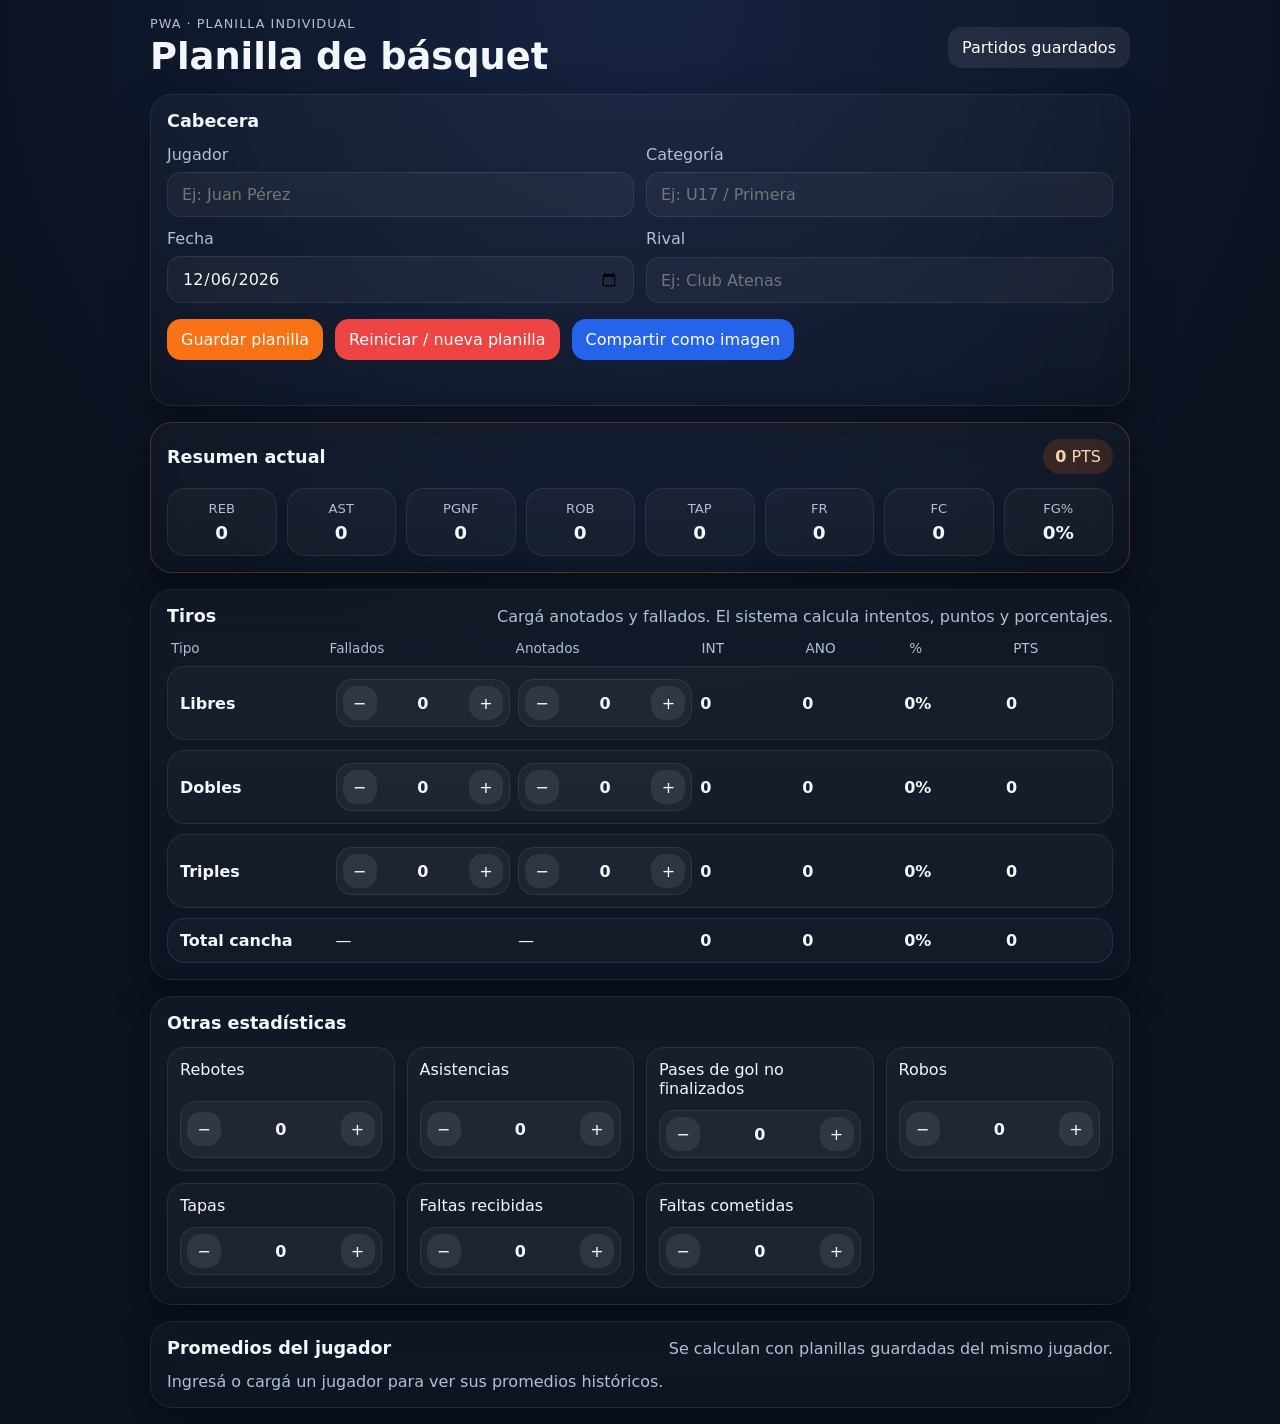
==== index.html @ cb61beed "RC 1.0 MVP" ====
<!doctype html>
<html lang="es">
  <head>
    <meta charset="UTF-8" />
    <meta name="viewport" content="width=device-width, initial-scale=1, viewport-fit=cover" />
    <meta name="theme-color" content="#101828" />
    <meta name="description" content="Planilla individual de jugador de baloncesto en formato PWA." />
    <link rel="manifest" href="manifest.webmanifest" />
    <link rel="apple-touch-icon" href="icons/icon-192.png" />
    <link rel="stylesheet" href="styles.css" />
    <title>Planilla Individual de Básquet</title>
  </head>
  <body>
    <div class="app-shell">
      <header class="topbar">
        <div>
          <p class="eyebrow">PWA · Planilla individual</p>
          <h1>Planilla de básquet</h1>
        </div>
        <button id="toggle-history" class="ghost-btn">Partidos guardados</button>
      </header>

      <section id="history-panel" class="panel hidden">
        <div class="panel-header">
          <h2>Planillas anteriores</h2>
          <button id="close-history" class="ghost-btn small">Cerrar</button>
        </div>
        <div id="history-list" class="history-list empty-state">
          Todavía no hay planillas guardadas.
        </div>
      </section>

      <main>
        <section class="card">
          <div class="card-header">
            <h2>Cabecera</h2>
            <span id="install-status" class="status-chip hidden">Instalable</span>
          </div>
          <div class="grid two">
            <label>
              <span>Jugador</span>
              <input id="playerName" type="text" placeholder="Ej: Juan Pérez" maxlength="60" />
            </label>
            <label>
              <span>Categoría</span>
              <input id="category" type="text" placeholder="Ej: U17 / Primera" maxlength="40" />
            </label>
            <label>
              <span>Fecha</span>
              <input id="gameDate" type="date" />
            </label>
            <label>
              <span>Rival</span>
              <input id="opponent" type="text" placeholder="Ej: Club Atenas" maxlength="60" />
            </label>
          </div>
          <div class="actions-row">
            <button id="save-sheet" class="primary-btn">Guardar planilla</button>
            <button id="new-sheet" class="danger-btn">Reiniciar / nueva planilla</button>
            <button id="share-sheet" class="secondary-btn">Compartir como imagen</button>
            <button id="install-app" class="ghost-btn hidden">Instalar app</button>
          </div>
          <p id="save-feedback" class="feedback"></p>
        </section>

        <section class="card summary-card">
          <div class="card-header">
            <h2>Resumen actual</h2>
            <span class="summary-points"><strong id="totalPoints">0</strong> PTS</span>
          </div>
          <div class="summary-grid">
            <div class="summary-stat"><span>REB</span><strong id="summaryRebounds">0</strong></div>
            <div class="summary-stat"><span>AST</span><strong id="summaryAssists">0</strong></div>
            <div class="summary-stat"><span>PGNF</span><strong id="summarySecondaryAssists">0</strong></div>
            <div class="summary-stat"><span>ROB</span><strong id="summarySteals">0</strong></div>
            <div class="summary-stat"><span>TAP</span><strong id="summaryBlocks">0</strong></div>
            <div class="summary-stat"><span>FR</span><strong id="summaryFoulsReceived">0</strong></div>
            <div class="summary-stat"><span>FC</span><strong id="summaryFoulsCommitted">0</strong></div>
            <div class="summary-stat"><span>FG%</span><strong id="summaryFgPct">0%</strong></div>
          </div>
        </section>

        <section class="card">
          <div class="card-header">
            <h2>Tiros</h2>
            <span class="helper-text">Cargá anotados y fallados. El sistema calcula intentos, puntos y porcentajes.</span>
          </div>
          <div class="shots-table">
            <div class="shots-head row">
              <span>Tipo</span>
              <span>Fallados</span>
              <span>Anotados</span>
              <span>INT</span>
              <span>ANO</span>
              <span>%</span>
              <span>PTS</span>
            </div>
            <div class="row shot-row" data-shot-row="ft">
              <span class="shot-label">Libres</span>
              <div class="counter-group">
                <button data-counter-type="shot" data-shot="ft" data-field="missed" data-delta="-1">−</button>
                <strong id="ft-missed">0</strong>
                <button data-counter-type="shot" data-shot="ft" data-field="missed" data-delta="1">+</button>
              </div>
              <div class="counter-group">
                <button data-counter-type="shot" data-shot="ft" data-field="made" data-delta="-1">−</button>
                <strong id="ft-made">0</strong>
                <button data-counter-type="shot" data-shot="ft" data-field="made" data-delta="1">+</button>
              </div>
              <strong id="ft-attempts">0</strong>
              <strong id="ft-made-display">0</strong>
              <strong id="ft-pct">0%</strong>
              <strong id="ft-points">0</strong>
            </div>
            <div class="row shot-row" data-shot-row="two">
              <span class="shot-label">Dobles</span>
              <div class="counter-group">
                <button data-counter-type="shot" data-shot="two" data-field="missed" data-delta="-1">−</button>
                <strong id="two-missed">0</strong>
                <button data-counter-type="shot" data-shot="two" data-field="missed" data-delta="1">+</button>
              </div>
              <div class="counter-group">
                <button data-counter-type="shot" data-shot="two" data-field="made" data-delta="-1">−</button>
                <strong id="two-made">0</strong>
                <button data-counter-type="shot" data-shot="two" data-field="made" data-delta="1">+</button>
              </div>
              <strong id="two-attempts">0</strong>
              <strong id="two-made-display">0</strong>
              <strong id="two-pct">0%</strong>
              <strong id="two-points">0</strong>
            </div>
            <div class="row shot-row" data-shot-row="three">
              <span class="shot-label">Triples</span>
              <div class="counter-group">
                <button data-counter-type="shot" data-shot="three" data-field="missed" data-delta="-1">−</button>
                <strong id="three-missed">0</strong>
                <button data-counter-type="shot" data-shot="three" data-field="missed" data-delta="1">+</button>
              </div>
              <div class="counter-group">
                <button data-counter-type="shot" data-shot="three" data-field="made" data-delta="-1">−</button>
                <strong id="three-made">0</strong>
                <button data-counter-type="shot" data-shot="three" data-field="made" data-delta="1">+</button>
              </div>
              <strong id="three-attempts">0</strong>
              <strong id="three-made-display">0</strong>
              <strong id="three-pct">0%</strong>
              <strong id="three-points">0</strong>
            </div>
            <div class="row shot-row total-row">
              <span class="shot-label">Total cancha</span>
              <span>—</span>
              <span>—</span>
              <strong id="fg-attempts">0</strong>
              <strong id="fg-made">0</strong>
              <strong id="fg-pct">0%</strong>
              <strong id="fg-points">0</strong>
            </div>
          </div>
        </section>

        <section class="card">
          <div class="card-header">
            <h2>Otras estadísticas</h2>
          </div>
          <div class="stats-grid" id="stats-grid">
            <div class="stat-box">
              <span>Rebotes</span>
              <div class="counter-group big">
                <button data-counter-type="stat" data-stat="rebounds" data-delta="-1">−</button>
                <strong id="rebounds">0</strong>
                <button data-counter-type="stat" data-stat="rebounds" data-delta="1">+</button>
              </div>
            </div>
            <div class="stat-box">
              <span>Asistencias</span>
              <div class="counter-group big">
                <button data-counter-type="stat" data-stat="assists" data-delta="-1">−</button>
                <strong id="assists">0</strong>
                <button data-counter-type="stat" data-stat="assists" data-delta="1">+</button>
              </div>
            </div>
            <div class="stat-box">
              <span>Pases de gol no finalizados</span>
              <div class="counter-group big">
                <button data-counter-type="stat" data-stat="secondaryAssists" data-delta="-1">−</button>
                <strong id="secondaryAssists">0</strong>
                <button data-counter-type="stat" data-stat="secondaryAssists" data-delta="1">+</button>
              </div>
            </div>
            <div class="stat-box">
              <span>Robos</span>
              <div class="counter-group big">
                <button data-counter-type="stat" data-stat="steals" data-delta="-1">−</button>
                <strong id="steals">0</strong>
                <button data-counter-type="stat" data-stat="steals" data-delta="1">+</button>
              </div>
            </div>
            <div class="stat-box">
              <span>Tapas</span>
              <div class="counter-group big">
                <button data-counter-type="stat" data-stat="blocks" data-delta="-1">−</button>
                <strong id="blocks">0</strong>
                <button data-counter-type="stat" data-stat="blocks" data-delta="1">+</button>
              </div>
            </div>
            <div class="stat-box">
              <span>Faltas recibidas</span>
              <div class="counter-group big">
                <button data-counter-type="stat" data-stat="foulsReceived" data-delta="-1">−</button>
                <strong id="foulsReceived">0</strong>
                <button data-counter-type="stat" data-stat="foulsReceived" data-delta="1">+</button>
              </div>
            </div>
            <div class="stat-box">
              <span>Faltas cometidas</span>
              <div class="counter-group big">
                <button data-counter-type="stat" data-stat="foulsCommitted" data-delta="-1">−</button>
                <strong id="foulsCommitted">0</strong>
                <button data-counter-type="stat" data-stat="foulsCommitted" data-delta="1">+</button>
              </div>
            </div>
          </div>
        </section>

        <section class="card">
          <div class="card-header">
            <h2>Promedios del jugador</h2>
            <span id="averages-meta" class="helper-text">Se calculan con planillas guardadas del mismo jugador.</span>
          </div>
          <div id="averages-content" class="averages-grid empty-state">
            Ingresá o cargá un jugador para ver sus promedios históricos.
          </div>
        </section>
      </main>
    </div>

    <script src="app.js"></script>
  </body>
</html>
---- styles.css ----
:root {
  --bg: #0b1220;
  --card: #111a2d;
  --card-2: #16233b;
  --text: #f3f6fb;
  --muted: #b3bfd3;
  --line: rgba(255, 255, 255, 0.08);
  --primary: #f97316;
  --secondary: #2563eb;
  --danger: #ef4444;
  --success: #16a34a;
  --shadow: 0 16px 40px rgba(0, 0, 0, 0.28);
  --radius: 22px;
}

* {
  box-sizing: border-box;
}

html, body {
  margin: 0;
  min-height: 100%;
  font-family: Inter, ui-sans-serif, system-ui, -apple-system, BlinkMacSystemFont, "Segoe UI", sans-serif;
  background: radial-gradient(circle at top, #162341 0%, var(--bg) 45%);
  color: var(--text);
}

body {
  padding: 16px;
}

button,
input {
  font: inherit;
}

button {
  cursor: pointer;
}

.app-shell {
  max-width: 980px;
  margin: 0 auto;
}

.topbar {
  display: flex;
  align-items: center;
  justify-content: space-between;
  gap: 16px;
  margin-bottom: 16px;
}

.eyebrow {
  margin: 0 0 4px;
  font-size: 0.8rem;
  letter-spacing: 0.08em;
  text-transform: uppercase;
  color: var(--muted);
}

h1,
h2,
p {
  margin: 0;
}

h1 {
  font-size: clamp(1.6rem, 3vw, 2.3rem);
}

h2 {
  font-size: 1.1rem;
}

main {
  display: grid;
  gap: 16px;
}

.card,
.panel {
  background: linear-gradient(180deg, rgba(255,255,255,0.03), rgba(255,255,255,0.01));
  border: 1px solid var(--line);
  border-radius: var(--radius);
  padding: 16px;
  box-shadow: var(--shadow);
  backdrop-filter: blur(12px);
}

.panel {
  margin-bottom: 16px;
}

.card-header,
.panel-header,
.actions-row {
  display: flex;
  align-items: center;
  justify-content: space-between;
  gap: 12px;
}

.actions-row {
  margin-top: 16px;
  flex-wrap: wrap;
  justify-content: flex-start;
}

.grid {
  display: grid;
  gap: 12px;
}

.grid.two {
  grid-template-columns: repeat(2, minmax(0, 1fr));
  margin-top: 14px;
}

label {
  display: grid;
  gap: 8px;
}

label span,
.helper-text,
.feedback,
.status-chip,
.history-meta,
.empty-state {
  color: var(--muted);
}

input {
  width: 100%;
  border: 1px solid var(--line);
  border-radius: 14px;
  padding: 12px 14px;
  background: rgba(255,255,255,0.04);
  color: var(--text);
}

input:focus {
  outline: 2px solid rgba(249, 115, 22, 0.35);
  border-color: rgba(249, 115, 22, 0.7);
}

.primary-btn,
.secondary-btn,
.danger-btn,
.ghost-btn,
.counter-group button,
.history-item button {
  border: none;
  border-radius: 14px;
  padding: 11px 14px;
  color: white;
  transition: transform 0.12s ease, opacity 0.12s ease;
}

.primary-btn:active,
.secondary-btn:active,
.danger-btn:active,
.ghost-btn:active,
.counter-group button:active,
.history-item button:active {
  transform: translateY(1px);
}

.primary-btn {
  background: var(--primary);
}

.secondary-btn {
  background: var(--secondary);
}

.danger-btn {
  background: var(--danger);
}

.ghost-btn {
  background: rgba(255,255,255,0.08);
}

.ghost-btn.small {
  padding: 8px 12px;
}

.feedback {
  margin-top: 10px;
  min-height: 1.2em;
}

.status-chip {
  background: rgba(22, 163, 74, 0.18);
  color: #9ee6b0;
  padding: 8px 10px;
  border-radius: 999px;
  font-size: 0.85rem;
}

.summary-card {
  border: 1px solid rgba(249, 115, 22, 0.28);
}

.summary-points {
  background: rgba(249, 115, 22, 0.16);
  color: #ffd4b2;
  padding: 8px 12px;
  border-radius: 999px;
}

.summary-grid,
.averages-grid {
  display: grid;
  grid-template-columns: repeat(auto-fit, minmax(105px, 1fr));
  gap: 10px;
  margin-top: 14px;
}

.summary-stat,
.avg-item {
  border: 1px solid var(--line);
  background: rgba(255,255,255,0.03);
  border-radius: 18px;
  padding: 12px;
  display: grid;
  gap: 6px;
  text-align: center;
}

.summary-stat span,
.avg-item span {
  font-size: 0.82rem;
  color: var(--muted);
}

.summary-stat strong,
.avg-item strong {
  font-size: 1.15rem;
}

.shots-table {
  display: grid;
  gap: 10px;
  margin-top: 14px;
}

.row {
  display: grid;
  grid-template-columns: 1.1fr 1.3fr 1.3fr 0.7fr 0.7fr 0.7fr 0.7fr;
  gap: 8px;
  align-items: center;
}

.shots-head {
  color: var(--muted);
  font-size: 0.85rem;
  padding: 0 4px;
}

.shot-row {
  padding: 12px;
  border: 1px solid var(--line);
  border-radius: 18px;
  background: rgba(255,255,255,0.03);
}

.total-row {
  border-color: rgba(37, 99, 235, 0.3);
}

.shot-label {
  font-weight: 700;
}

.counter-group {
  display: inline-flex;
  align-items: center;
  justify-content: space-between;
  gap: 8px;
  background: rgba(255,255,255,0.04);
  border: 1px solid var(--line);
  border-radius: 16px;
  padding: 6px;
}

.counter-group.big {
  width: 100%;
}

.counter-group button {
  min-width: 34px;
  min-height: 34px;
  padding: 0;
  background: rgba(255,255,255,0.08);
}

.counter-group strong {
  min-width: 24px;
  text-align: center;
}

.stats-grid {
  display: grid;
  gap: 12px;
  grid-template-columns: repeat(auto-fit, minmax(180px, 1fr));
  margin-top: 14px;
}

.stat-box {
  border: 1px solid var(--line);
  background: rgba(255,255,255,0.03);
  border-radius: 18px;
  padding: 12px;
  display: grid;
  gap: 12px;
}

.history-list {
  display: grid;
  gap: 10px;
  margin-top: 12px;
}

.history-item {
  display: grid;
  grid-template-columns: 1fr auto auto;
  gap: 10px;
  align-items: center;
  padding: 12px;
  border-radius: 16px;
  background: rgba(255,255,255,0.03);
  border: 1px solid var(--line);
}

.history-item button {
  background: rgba(37, 99, 235, 0.18);
}

.history-item .delete-btn {
  background: rgba(239, 68, 68, 0.18);
}

.hidden {
  display: none !important;
}

@media (max-width: 760px) {
  body {
    padding: 12px;
  }

  .topbar,
  .card-header,
  .panel-header {
    align-items: flex-start;
    flex-direction: column;
  }

  .grid.two {
    grid-template-columns: 1fr;
  }

  .row,
  .shots-head {
    grid-template-columns: 1fr;
  }

  .shots-head {
    display: none;
  }

  .shot-row {
    gap: 12px;
  }

  .shot-row > * {
    display: flex;
    justify-content: space-between;
    align-items: center;
  }

  .shot-row > strong::before {
    content: attr(id);
    display: none;
  }

  .history-item {
    grid-template-columns: 1fr;
  }

  .actions-row > * {
    width: 100%;
  }
}
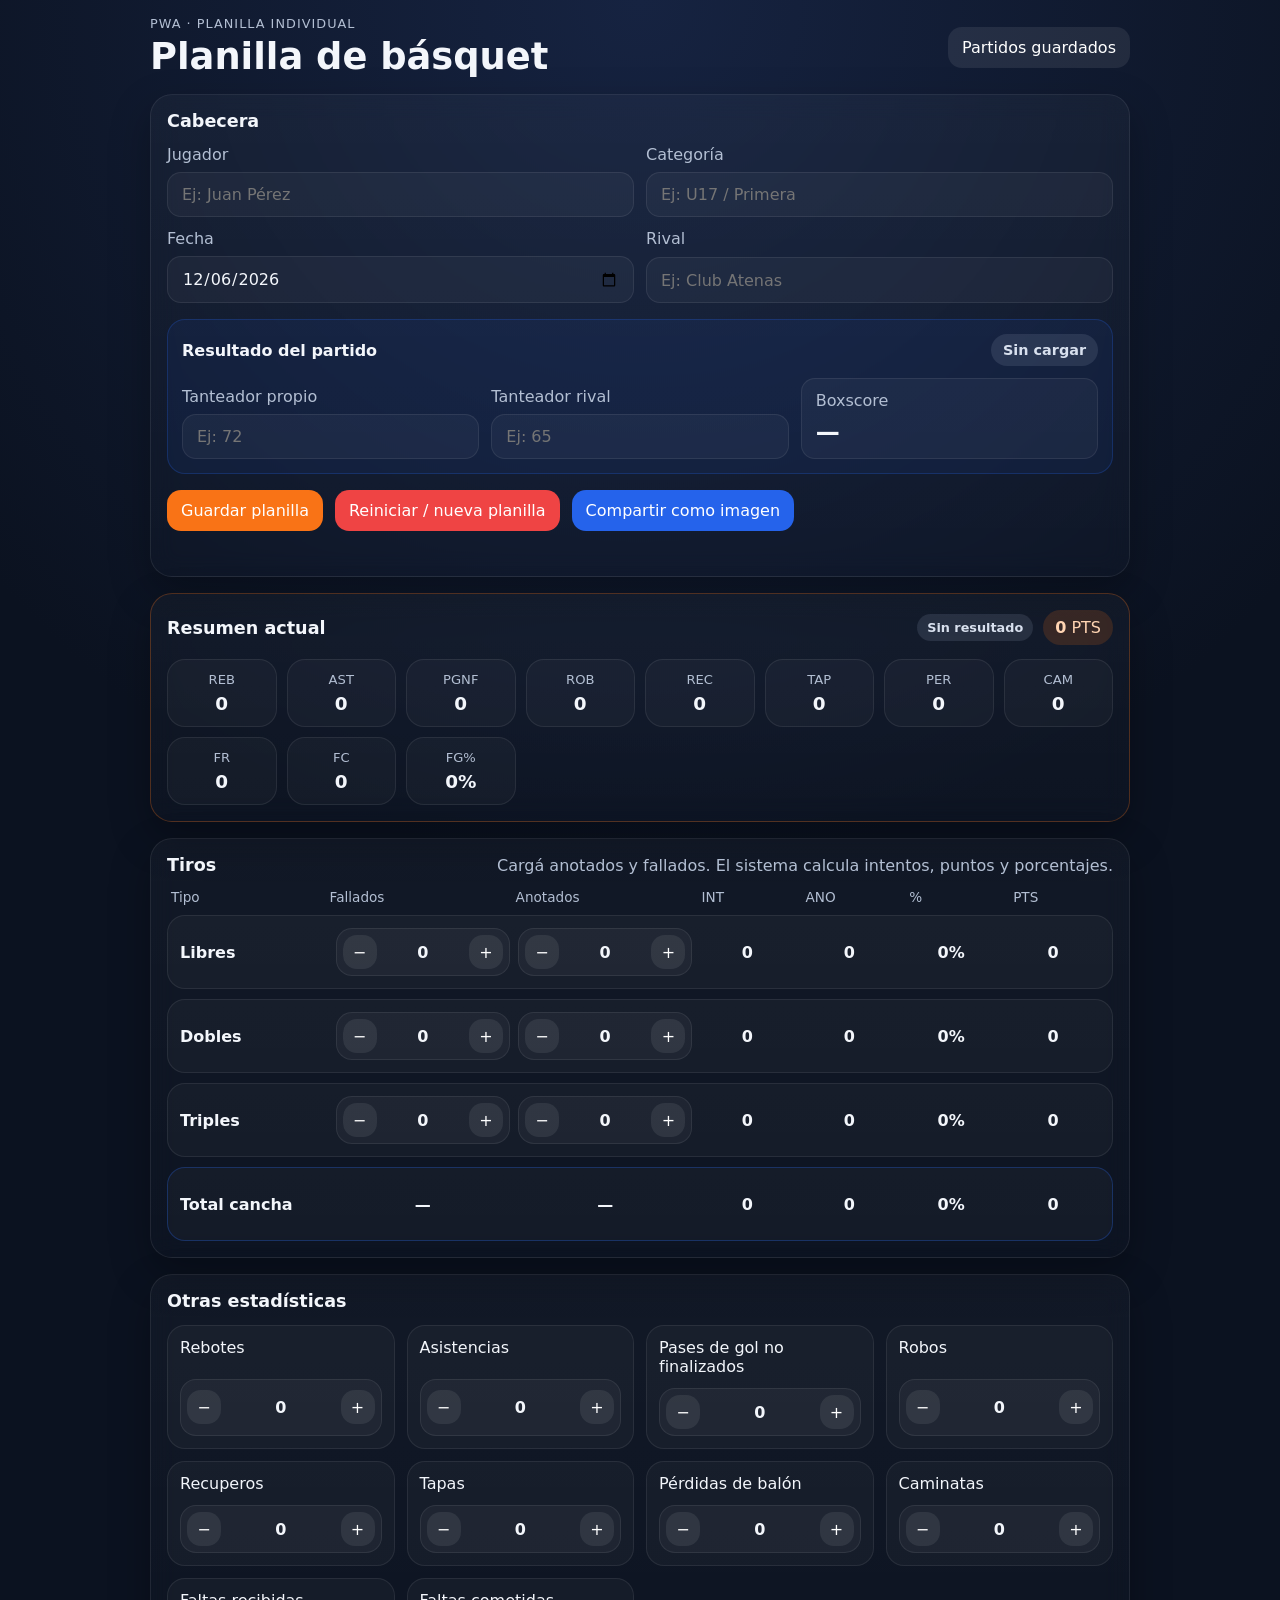
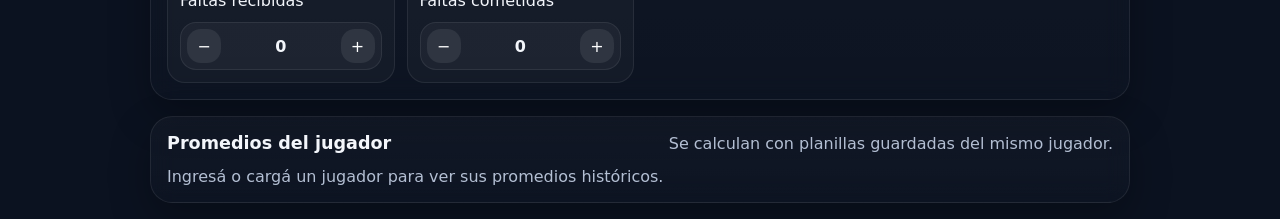
==== commit 5af3452c: "Correcciones estilos + campos Fuck it, merge that mf" ====
--- a/index.html
+++ b/index.html
@@ -54,6 +54,28 @@
               <input id="opponent" type="text" placeholder="Ej: Club Atenas" maxlength="60" />
             </label>
           </div>
+
+          <div class="result-box">
+            <div class="result-box-header">
+              <h3>Resultado del partido</h3>
+              <span id="resultBadge" class="result-badge neutral">Sin cargar</span>
+            </div>
+            <div class="grid result-grid">
+              <label>
+                <span>Tanteador propio</span>
+                <input id="teamScore" type="number" min="0" inputmode="numeric" placeholder="Ej: 72" />
+              </label>
+              <label>
+                <span>Tanteador rival</span>
+                <input id="opponentScore" type="number" min="0" inputmode="numeric" placeholder="Ej: 65" />
+              </label>
+              <div class="score-preview-wrap">
+                <span class="score-preview-label">Boxscore</span>
+                <strong id="scorePreview" class="score-preview">—</strong>
+              </div>
+            </div>
+          </div>
+
           <div class="actions-row">
             <button id="save-sheet" class="primary-btn">Guardar planilla</button>
             <button id="new-sheet" class="danger-btn">Reiniciar / nueva planilla</button>
@@ -66,14 +88,20 @@
         <section class="card summary-card">
           <div class="card-header">
             <h2>Resumen actual</h2>
-            <span class="summary-points"><strong id="totalPoints">0</strong> PTS</span>
+            <div class="summary-top-right">
+              <span id="summaryResultBadge" class="result-badge neutral small">Sin resultado</span>
+              <span class="summary-points"><strong id="totalPoints">0</strong> PTS</span>
+            </div>
           </div>
           <div class="summary-grid">
             <div class="summary-stat"><span>REB</span><strong id="summaryRebounds">0</strong></div>
             <div class="summary-stat"><span>AST</span><strong id="summaryAssists">0</strong></div>
             <div class="summary-stat"><span>PGNF</span><strong id="summarySecondaryAssists">0</strong></div>
             <div class="summary-stat"><span>ROB</span><strong id="summarySteals">0</strong></div>
+            <div class="summary-stat"><span>REC</span><strong id="summaryRecoveries">0</strong></div>
             <div class="summary-stat"><span>TAP</span><strong id="summaryBlocks">0</strong></div>
+            <div class="summary-stat"><span>PER</span><strong id="summaryTurnovers">0</strong></div>
+            <div class="summary-stat"><span>CAM</span><strong id="summaryTravels">0</strong></div>
             <div class="summary-stat"><span>FR</span><strong id="summaryFoulsReceived">0</strong></div>
             <div class="summary-stat"><span>FC</span><strong id="summaryFoulsCommitted">0</strong></div>
             <div class="summary-stat"><span>FG%</span><strong id="summaryFgPct">0%</strong></div>
@@ -95,65 +123,81 @@
               <span>%</span>
               <span>PTS</span>
             </div>
+
             <div class="row shot-row" data-shot-row="ft">
               <span class="shot-label">Libres</span>
-              <div class="counter-group">
-                <button data-counter-type="shot" data-shot="ft" data-field="missed" data-delta="-1">−</button>
-                <strong id="ft-missed">0</strong>
-                <button data-counter-type="shot" data-shot="ft" data-field="missed" data-delta="1">+</button>
-              </div>
-              <div class="counter-group">
-                <button data-counter-type="shot" data-shot="ft" data-field="made" data-delta="-1">−</button>
-                <strong id="ft-made">0</strong>
-                <button data-counter-type="shot" data-shot="ft" data-field="made" data-delta="1">+</button>
-              </div>
-              <strong id="ft-attempts">0</strong>
-              <strong id="ft-made-display">0</strong>
-              <strong id="ft-pct">0%</strong>
-              <strong id="ft-points">0</strong>
-            </div>
+              <div class="shot-metric shot-counter" data-mobile-label="Fallados">
+                <div class="counter-group">
+                  <button data-counter-type="shot" data-shot="ft" data-field="missed" data-delta="-1">−</button>
+                  <strong id="ft-missed">0</strong>
+                  <button data-counter-type="shot" data-shot="ft" data-field="missed" data-delta="1">+</button>
+                </div>
+              </div>
+              <div class="shot-metric shot-counter" data-mobile-label="Anotados">
+                <div class="counter-group">
+                  <button data-counter-type="shot" data-shot="ft" data-field="made" data-delta="-1">−</button>
+                  <strong id="ft-made">0</strong>
+                  <button data-counter-type="shot" data-shot="ft" data-field="made" data-delta="1">+</button>
+                </div>
+              </div>
+              <div class="shot-metric" data-mobile-label="INT"><strong id="ft-attempts">0</strong></div>
+              <div class="shot-metric" data-mobile-label="ANO"><strong id="ft-made-display">0</strong></div>
+              <div class="shot-metric" data-mobile-label="%"><strong id="ft-pct">0%</strong></div>
+              <div class="shot-metric" data-mobile-label="PTS"><strong id="ft-points">0</strong></div>
+            </div>
+
             <div class="row shot-row" data-shot-row="two">
               <span class="shot-label">Dobles</span>
-              <div class="counter-group">
-                <button data-counter-type="shot" data-shot="two" data-field="missed" data-delta="-1">−</button>
-                <strong id="two-missed">0</strong>
-                <button data-counter-type="shot" data-shot="two" data-field="missed" data-delta="1">+</button>
-              </div>
-              <div class="counter-group">
-                <button data-counter-type="shot" data-shot="two" data-field="made" data-delta="-1">−</button>
-                <strong id="two-made">0</strong>
-                <button data-counter-type="shot" data-shot="two" data-field="made" data-delta="1">+</button>
-              </div>
-              <strong id="two-attempts">0</strong>
-              <strong id="two-made-display">0</strong>
-              <strong id="two-pct">0%</strong>
-              <strong id="two-points">0</strong>
-            </div>
+              <div class="shot-metric shot-counter" data-mobile-label="Fallados">
+                <div class="counter-group">
+                  <button data-counter-type="shot" data-shot="two" data-field="missed" data-delta="-1">−</button>
+                  <strong id="two-missed">0</strong>
+                  <button data-counter-type="shot" data-shot="two" data-field="missed" data-delta="1">+</button>
+                </div>
+              </div>
+              <div class="shot-metric shot-counter" data-mobile-label="Anotados">
+                <div class="counter-group">
+                  <button data-counter-type="shot" data-shot="two" data-field="made" data-delta="-1">−</button>
+                  <strong id="two-made">0</strong>
+                  <button data-counter-type="shot" data-shot="two" data-field="made" data-delta="1">+</button>
+                </div>
+              </div>
+              <div class="shot-metric" data-mobile-label="INT"><strong id="two-attempts">0</strong></div>
+              <div class="shot-metric" data-mobile-label="ANO"><strong id="two-made-display">0</strong></div>
+              <div class="shot-metric" data-mobile-label="%"><strong id="two-pct">0%</strong></div>
+              <div class="shot-metric" data-mobile-label="PTS"><strong id="two-points">0</strong></div>
+            </div>
+
             <div class="row shot-row" data-shot-row="three">
               <span class="shot-label">Triples</span>
-              <div class="counter-group">
-                <button data-counter-type="shot" data-shot="three" data-field="missed" data-delta="-1">−</button>
-                <strong id="three-missed">0</strong>
-                <button data-counter-type="shot" data-shot="three" data-field="missed" data-delta="1">+</button>
-              </div>
-              <div class="counter-group">
-                <button data-counter-type="shot" data-shot="three" data-field="made" data-delta="-1">−</button>
-                <strong id="three-made">0</strong>
-                <button data-counter-type="shot" data-shot="three" data-field="made" data-delta="1">+</button>
-              </div>
-              <strong id="three-attempts">0</strong>
-              <strong id="three-made-display">0</strong>
-              <strong id="three-pct">0%</strong>
-              <strong id="three-points">0</strong>
-            </div>
+              <div class="shot-metric shot-counter" data-mobile-label="Fallados">
+                <div class="counter-group">
+                  <button data-counter-type="shot" data-shot="three" data-field="missed" data-delta="-1">−</button>
+                  <strong id="three-missed">0</strong>
+                  <button data-counter-type="shot" data-shot="three" data-field="missed" data-delta="1">+</button>
+                </div>
+              </div>
+              <div class="shot-metric shot-counter" data-mobile-label="Anotados">
+                <div class="counter-group">
+                  <button data-counter-type="shot" data-shot="three" data-field="made" data-delta="-1">−</button>
+                  <strong id="three-made">0</strong>
+                  <button data-counter-type="shot" data-shot="three" data-field="made" data-delta="1">+</button>
+                </div>
+              </div>
+              <div class="shot-metric" data-mobile-label="INT"><strong id="three-attempts">0</strong></div>
+              <div class="shot-metric" data-mobile-label="ANO"><strong id="three-made-display">0</strong></div>
+              <div class="shot-metric" data-mobile-label="%"><strong id="three-pct">0%</strong></div>
+              <div class="shot-metric" data-mobile-label="PTS"><strong id="three-points">0</strong></div>
+            </div>
+
             <div class="row shot-row total-row">
               <span class="shot-label">Total cancha</span>
-              <span>—</span>
-              <span>—</span>
-              <strong id="fg-attempts">0</strong>
-              <strong id="fg-made">0</strong>
-              <strong id="fg-pct">0%</strong>
-              <strong id="fg-points">0</strong>
+              <div class="shot-metric" data-mobile-label="Fallados"><strong>—</strong></div>
+              <div class="shot-metric" data-mobile-label="Anotados"><strong>—</strong></div>
+              <div class="shot-metric" data-mobile-label="INT"><strong id="fg-attempts">0</strong></div>
+              <div class="shot-metric" data-mobile-label="ANO"><strong id="fg-made">0</strong></div>
+              <div class="shot-metric" data-mobile-label="%"><strong id="fg-pct">0%</strong></div>
+              <div class="shot-metric" data-mobile-label="PTS"><strong id="fg-points">0</strong></div>
             </div>
           </div>
         </section>
@@ -196,6 +240,14 @@
               </div>
             </div>
             <div class="stat-box">
+              <span>Recuperos</span>
+              <div class="counter-group big">
+                <button data-counter-type="stat" data-stat="recoveries" data-delta="-1">−</button>
+                <strong id="recoveries">0</strong>
+                <button data-counter-type="stat" data-stat="recoveries" data-delta="1">+</button>
+              </div>
+            </div>
+            <div class="stat-box">
               <span>Tapas</span>
               <div class="counter-group big">
                 <button data-counter-type="stat" data-stat="blocks" data-delta="-1">−</button>
@@ -204,6 +256,22 @@
               </div>
             </div>
             <div class="stat-box">
+              <span>Pérdidas de balón</span>
+              <div class="counter-group big">
+                <button data-counter-type="stat" data-stat="turnovers" data-delta="-1">−</button>
+                <strong id="turnovers">0</strong>
+                <button data-counter-type="stat" data-stat="turnovers" data-delta="1">+</button>
+              </div>
+            </div>
+            <div class="stat-box">
+              <span>Caminatas</span>
+              <div class="counter-group big">
+                <button data-counter-type="stat" data-stat="travels" data-delta="-1">−</button>
+                <strong id="travels">0</strong>
+                <button data-counter-type="stat" data-stat="travels" data-delta="1">+</button>
+              </div>
+            </div>
+            <div class="stat-box">
               <span>Faltas recibidas</span>
               <div class="counter-group big">
                 <button data-counter-type="stat" data-stat="foulsReceived" data-delta="-1">−</button>
--- a/styles.css
+++ b/styles.css
@@ -9,6 +9,7 @@
   --secondary: #2563eb;
   --danger: #ef4444;
   --success: #16a34a;
+  --warning: #f59e0b;
   --shadow: 0 16px 40px rgba(0, 0, 0, 0.28);
   --radius: 22px;
 }
@@ -17,10 +18,11 @@
   box-sizing: border-box;
 }
 
-html, body {
+html,
+body {
   margin: 0;
   min-height: 100%;
-  font-family: Inter, ui-sans-serif, system-ui, -apple-system, BlinkMacSystemFont, "Segoe UI", sans-serif;
+  font-family: Inter, ui-sans-serif, system-ui, -apple-system, BlinkMacSystemFont, 'Segoe UI', sans-serif;
   background: radial-gradient(circle at top, #162341 0%, var(--bg) 45%);
   color: var(--text);
 }
@@ -61,6 +63,7 @@
 
 h1,
 h2,
+h3,
 p {
   margin: 0;
 }
@@ -73,6 +76,10 @@
   font-size: 1.1rem;
 }
 
+h3 {
+  font-size: 1rem;
+}
+
 main {
   display: grid;
   gap: 16px;
@@ -80,7 +87,7 @@
 
 .card,
 .panel {
-  background: linear-gradient(180deg, rgba(255,255,255,0.03), rgba(255,255,255,0.01));
+  background: linear-gradient(180deg, rgba(255, 255, 255, 0.03), rgba(255, 255, 255, 0.01));
   border: 1px solid var(--line);
   border-radius: var(--radius);
   padding: 16px;
@@ -127,7 +134,8 @@
 .feedback,
 .status-chip,
 .history-meta,
-.empty-state {
+.empty-state,
+.score-preview-label {
   color: var(--muted);
 }
 
@@ -136,7 +144,7 @@
   border: 1px solid var(--line);
   border-radius: 14px;
   padding: 12px 14px;
-  background: rgba(255,255,255,0.04);
+  background: rgba(255, 255, 255, 0.04);
   color: var(--text);
 }
 
@@ -180,7 +188,7 @@
 }
 
 .ghost-btn {
-  background: rgba(255,255,255,0.08);
+  background: rgba(255, 255, 255, 0.08);
 }
 
 .ghost-btn.small {
@@ -200,8 +208,87 @@
   font-size: 0.85rem;
 }
 
+.result-box {
+  margin-top: 16px;
+  border: 1px solid rgba(37, 99, 235, 0.25);
+  border-radius: 18px;
+  padding: 14px;
+  background: rgba(37, 99, 235, 0.08);
+  display: grid;
+  gap: 12px;
+}
+
+.result-box-header {
+  display: flex;
+  align-items: center;
+  justify-content: space-between;
+  gap: 12px;
+}
+
+.result-grid {
+  grid-template-columns: repeat(3, minmax(0, 1fr));
+  align-items: end;
+}
+
+.score-preview-wrap {
+  border: 1px solid var(--line);
+  border-radius: 14px;
+  padding: 12px 14px;
+  background: rgba(255, 255, 255, 0.04);
+  display: grid;
+  gap: 8px;
+  min-height: 76px;
+}
+
+.score-preview {
+  font-size: 1.5rem;
+}
+
+.result-badge {
+  padding: 8px 12px;
+  border-radius: 999px;
+  font-size: 0.9rem;
+  font-weight: 700;
+  display: inline-flex;
+  align-items: center;
+  justify-content: center;
+}
+
+.result-badge.small {
+  font-size: 0.8rem;
+  padding: 6px 10px;
+}
+
+.result-badge.neutral {
+  background: rgba(148, 163, 184, 0.16);
+  color: #d8e0ee;
+}
+
+.result-badge.win {
+  background: rgba(22, 163, 74, 0.18);
+  color: #9ee6b0;
+}
+
+.result-badge.loss {
+  background: rgba(239, 68, 68, 0.18);
+  color: #f9b0b0;
+}
+
+.result-badge.draw {
+  background: rgba(245, 158, 11, 0.18);
+  color: #fbd38d;
+}
+
 .summary-card {
   border: 1px solid rgba(249, 115, 22, 0.28);
+}
+
+.summary-top-right {
+  display: flex;
+  align-items: center;
+  gap: 10px;
+  flex-wrap: wrap;
+  justify-content: flex-end;
 }
 
 .summary-points {
@@ -222,7 +309,7 @@
 .summary-stat,
 .avg-item {
   border: 1px solid var(--line);
-  background: rgba(255,255,255,0.03);
+  background: rgba(255, 255, 255, 0.03);
   border-radius: 18px;
   padding: 12px;
   display: grid;
@@ -249,7 +336,7 @@
 
 .row {
   display: grid;
-  grid-template-columns: 1.1fr 1.3fr 1.3fr 0.7fr 0.7fr 0.7fr 0.7fr;
+  grid-template-columns: 1.1fr 1.3fr 1.3fr repeat(4, minmax(70px, 0.7fr));
   gap: 8px;
   align-items: center;
 }
@@ -264,7 +351,7 @@
   padding: 12px;
   border: 1px solid var(--line);
   border-radius: 18px;
-  background: rgba(255,255,255,0.03);
+  background: rgba(255, 255, 255, 0.03);
 }
 
 .total-row {
@@ -275,15 +362,32 @@
   font-weight: 700;
 }
 
+.shot-metric {
+  display: flex;
+  align-items: center;
+  justify-content: center;
+  min-height: 48px;
+}
+
+.shot-metric strong {
+  min-width: 24px;
+  text-align: center;
+}
+
+.shot-counter {
+  justify-content: stretch;
+}
+
 .counter-group {
   display: inline-flex;
   align-items: center;
   justify-content: space-between;
   gap: 8px;
-  background: rgba(255,255,255,0.04);
+  background: rgba(255, 255, 255, 0.04);
   border: 1px solid var(--line);
   border-radius: 16px;
   padding: 6px;
+  width: 100%;
 }
 
 .counter-group.big {
@@ -294,7 +398,7 @@
   min-width: 34px;
   min-height: 34px;
   padding: 0;
-  background: rgba(255,255,255,0.08);
+  background: rgba(255, 255, 255, 0.08);
 }
 
 .counter-group strong {
@@ -311,7 +415,7 @@
 
 .stat-box {
   border: 1px solid var(--line);
-  background: rgba(255,255,255,0.03);
+  background: rgba(255, 255, 255, 0.03);
   border-radius: 18px;
   padding: 12px;
   display: grid;
@@ -331,7 +435,7 @@
   align-items: center;
   padding: 12px;
   border-radius: 16px;
-  background: rgba(255,255,255,0.03);
+  background: rgba(255, 255, 255, 0.03);
   border: 1px solid var(--line);
 }
 
@@ -354,12 +458,14 @@
 
   .topbar,
   .card-header,
-  .panel-header {
+  .panel-header,
+  .result-box-header {
     align-items: flex-start;
     flex-direction: column;
   }
 
-  .grid.two {
+  .grid.two,
+  .result-grid {
     grid-template-columns: 1fr;
   }
 
@@ -376,15 +482,33 @@
     gap: 12px;
   }
 
-  .shot-row > * {
-    display: flex;
+  .shot-row > .shot-label {
+    justify-content: flex-start;
+    font-size: 1.05rem;
+  }
+
+  .shot-metric {
     justify-content: space-between;
     align-items: center;
-  }
-
-  .shot-row > strong::before {
-    content: attr(id);
-    display: none;
+    border: 1px solid var(--line);
+    border-radius: 16px;
+    padding: 10px 12px;
+    background: rgba(255, 255, 255, 0.03);
+  }
+
+  .shot-metric::before {
+    content: attr(data-mobile-label);
+    color: var(--muted);
+    font-size: 0.9rem;
+    font-weight: 600;
+  }
+
+  .shot-counter {
+    padding: 8px;
+  }
+
+  .shot-counter .counter-group {
+    max-width: 180px;
   }
 
   .history-item {
@@ -394,4 +518,8 @@
   .actions-row > * {
     width: 100%;
   }
-}
+
+  .summary-top-right {
+    justify-content: flex-start;
+  }
+}
